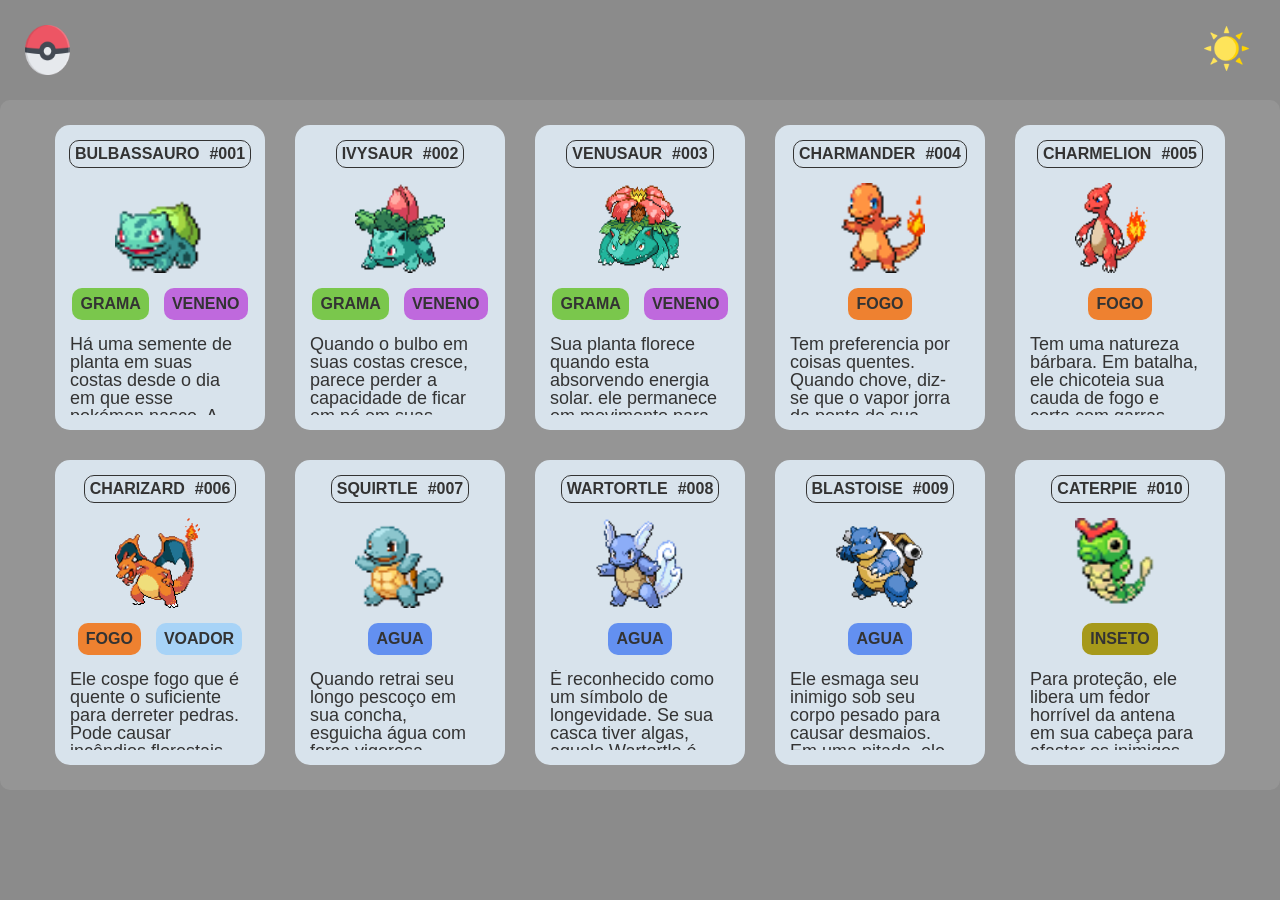
==== index.html @ 011d6768 "Add files via upload" ====
<!DOCTYPE html>
<html lang="en">

<head>
    <meta charset="UTF-8">
    <meta http-equiv="X-UA-Compatible" content="IE=edge">
    <meta name="viewport" content="width=device-width, initial-scale=1.0">
    <title>Listagem Pokémon</title>
    <link rel="icon" href="./src/imagens/pokeball.png">
    <link rel="stylesheet" href="./src/css/reset (1).css">
    <link rel="stylesheet" href="./src/css/estilo.css">
    <link rel="preconnect" href="https://fonts.googleapis.com">
    <link rel="preconnect" href="https://fonts.gstatic.com" crossorigin>
    <link href="https://fonts.googleapis.com/css2?family=Oswald&display=swap" rel="stylesheet">
    <link rel="stylesheet" href="src/css/scrollbar.css">
</head>

<body>
    <header>
        <img src="./src/imagens/pokeball.png" alt="" class="Logo">
        <button id="botao-mudar-tema"> <img src="./src/imagens/sun.png" alt="" class="botao"> </button>
    </header>
    <main>
        <ul class="listagem-pokemon">
            <li class="cartao-pokemon">
                <div class="informacoes">
                    <span>Bulbassauro</span>
                    <span>#001</span>
                </div>
                <img src="./src/imagens/bulbasaur.gif" alt="" class="gif">
                <ul class="tipos">
                    <li class="tipo grama">Grama</li>
                    <li class="tipo veneno">Veneno</li>
                </ul>
                <p class="descricao">Há uma semente de planta em suas costas desde o dia em que esse pokémon nasce. A
                    semente cresce lentamente</p>
            </li>

            <li class="cartao-pokemon">
                <div class="informacoes">
                    <span>Ivysaur</span>
                    <span>#002</span>
                </div>
                <img src="./src/imagens/ivysaur.gif" alt="" class="gif">
                <ul class="tipos">
                    <li class="tipo grama">Grama</li>
                    <li class="tipo veneno">Veneno</li>
                </ul>
                <p class="descricao">Quando o bulbo em suas costas cresce, parece perder a capacidade de ficar em pé em
                    suas
                    patas traseiras.</p>
            </li>
            <li class="cartao-pokemon">
                <div class="informacoes">
                    <span>Venusaur</span>
                    <span>#003</span>
                </div>
                <img src="./src/imagens/venusaur.gif" alt="" class="gif">
                <ul class="tipos">
                    <li class="tipo grama">Grama</li>
                    <li class="tipo veneno">Veneno</li>
                </ul>
                <p class="descricao">Sua planta florece quando esta absorvendo energia solar. ele permanece em movimento
                    para buscar luz solar.</p>
            </li>
            <li class="cartao-pokemon">
                <div class="informacoes">
                    <span>Charmander</span>
                    <span>#004</span>
                </div>
                <img src="./src/imagens/charmander.gif" alt="" class="gif">
                <ul class="tipos">
                    <li class="tipo fogo">Fogo</li>
                </ul>
                <p class="descricao">Tem preferencia por coisas quentes. Quando chove, diz-se que o vapor jorra da ponta
                    de
                    sua calda.</p>
            </li>
            <li class="cartao-pokemon">
                <div class="informacoes">
                    <span>Charmelion</span>
                    <span>#005</span>
                </div>
                <img src="./src/imagens/charmeleon.gif" alt="" class="gif">
                <ul class="tipos">
                    <li class="tipo fogo">Fogo</li>
                </ul>
                <p class="descricao">Tem uma natureza bárbara. Em batalha, ele chicoteia sua cauda de fogo e corta com
                    garras afiadas.</p>
            </li>
            <li class="cartao-pokemon">
                <div class="informacoes">
                    <span>Charizard</span>
                    <span>#006</span>
                </div>
                <img src="./src/imagens/charizard.gif" alt="" class="gif">
                <ul class="tipos">
                    <li class="tipo fogo">Fogo</li>
                    <li class="tipo Voador">Voador</li>
                </ul>
                <p class="descricao">Ele cospe fogo que é quente o suficiente para derreter pedras. Pode causar
                    incêndios florestais soprando chamas.</p>
            </li>
            <li class="cartao-pokemon">
                <div class="informacoes">
                    <span>Squirtle</span>
                    <span>#007</span>
                </div>
                <img src="./src/imagens/squirtle.gif" alt=""  class="gif">
                <ul class="tipos">
                    <li class="tipo agua">Agua</li>
                </ul>
                <p class="descricao">Quando retrai seu longo pescoço em sua concha, esguicha água com força vigorosa.
                </p>
            </li>
            <li class="cartao-pokemon">
                <div class="informacoes">
                    <span>Wartortle</span>
                    <span>#008</span>
                </div>
                <img src="./src/imagens/wartortle.gif" alt="" class="gif">
                <ul class="tipos">
                    <li class="tipo agua">Agua</li>
                </ul>
                <p class="descricao">É reconhecido como um símbolo de longevidade. Se sua casca tiver algas, aquele
                    Wartortle é muito velho.</p>
            </li>
            <li class="cartao-pokemon">
                <div class="informacoes">
                    <span>Blastoise</span>
                    <span>#009</span>
                </div>
                <img src="./src/imagens/blastoise.gif" alt="" class="gif">
                <ul class="tipos">
                    <li class="tipo agua">Agua</li>
                </ul>
                <p class="descricao">Ele esmaga seu inimigo sob seu corpo pesado para causar desmaios. Em uma pitada,
                    ele se retirará para dentro de sua casca.</p>
            </li>
            <li class="cartao-pokemon">
            <div class="informacoes">
                <span>Caterpie</span>
                <span>#010</span>
            </div>
            <img src="./src/imagens/caterpie.gif" alt="" class="gif">
            <ul class="tipos">
                <li class="tipo inseto">Inseto</li>
            </ul>
            <p class="descricao">Para proteção, ele libera um fedor horrível da antena em sua cabeça para afastar os
                inimigos.</p>
            </li>
        </ul>
    </main>
    <script src="./src/js/index.js"></script>
</body>

</html>
---- src/css/reset (1).css ----
/* http://meyerweb.com/eric/tools/css/reset/ 
   v2.0 | 20110126
   License: none (public domain)
*/

html, body, div, span, applet, object, iframe,
h1, h2, h3, h4, h5, h6, p, blockquote, pre,
a, abbr, acronym, address, big, cite, code,
del, dfn, em, img, ins, kbd, q, s, samp,
small, strike, strong, sub, sup, tt, var,
b, u, i, center,
dl, dt, dd, ol, ul, li,
fieldset, form, label, legend,
table, caption, tbody, tfoot, thead, tr, th, td,
article, aside, canvas, details, embed, 
figure, figcaption, footer, header, hgroup, 
menu, nav, output, ruby, section, summary,
time, mark, audio, video {
	margin: 0;
	padding: 0;
	border: 0;
	font-size: 100%;
	font: inherit;
	vertical-align: baseline;
}
/* HTML5 display-role reset for older browsers */
article, aside, details, figcaption, figure, 
footer, header, hgroup, menu, nav, section {
	display: block;
}
body {
	line-height: 1;
}
ol, ul {
	list-style: none;
}
blockquote, q {
	quotes: none;
}
blockquote:before, blockquote:after,
q:before, q:after {
	content: '';
	content: none;
}
table {
	border-collapse: collapse;
	border-spacing: 0;
}
---- src/css/estilo.css ----
body {
    font-family: 'Poppins', sans-serif;
    max-width: 1280px;
    margin: 0 auto 0  auto;
    background-color: #8b8b8b;
    color: #333333;
}

body.modo-escuro  {
    background-color: #161616;
    color: #f5f5f5;
}

header {
    background-color: #adadad00;
    display: flex;
    justify-content: space-between;
    padding: 25px;
}

header .Logo, .botao{
    width: 45px;
    transition: 01s ease-in-out;
}

header #botao-mudar-tema {
    background: none;
    border: none;
    cursor: pointer;
}

header .Logo:hover,  .botao:hover {
    transform: scale(1.10);
    cursor: pointer;
}

main {
    background-color:#adadad4b;
    padding: 25px;
    border-radius: 10px;
}

.listagem-pokemon {
    display: flex;
    flex-wrap: wrap;
    gap: 30px;
    justify-content: center;
}

.cartao-pokemon {
    background-color: #d8e3ec;
    width: 180px;
    padding: 15px;
    display: flex;
    flex-direction: column;
    align-items: center;
    gap: 15px;
    border-radius: 15px;
    transition: 0.2s ease-in-out;
}

.cartao-pokemon:hover  {
    transform: scale(1.08);
    background-color: #69d9d6;
}

.modo-escuro .cartao-pokemon {
    background-color: #a8a8a8;
}

.modo-escuro .cartao-pokemon:hover {
    background-color: #6390f0;
}

main .cartao-pokemon .informacoes {
    display: flex;
    justify-content: space-between;
    border: 1px solid #333333;
    border-radius: 10px;
}

main .cartao-pokemon .informacoes span {
    padding: 5px;
    text-transform: uppercase;
    font-weight: bold;
}

main .cartao-pokemon .gif  {
    width: 90px;
    height: 90px;
}

main .cartao-pokemon .tipos {
    display: flex;
    gap: 15px;
}

main .cartao-pokemon .tipo {
    padding: 8px;
    border-radius: 10px;
    text-transform: uppercase;
    font-weight: bold;
}

.grama {
    background-color: #7ac74c;
}

.veneno {
    background-color: #bf67ddfb;
}

.fogo {
    background-color: #ee8130;
}

.agua {
    background-color: #6390f0;
}

.inseto {
    background-color: #a6991a;
}

.Voador {
    background-color: #a7d3f7;
}

main .descricao {
    max-height: 80px;
    overflow-y: scroll;
    font-size: 18px;
    padding-right: 10px;
}
---- src/css/scrollbar.css ----
/* ===== Scrollbar CSS ===== */

*::-webkit-scrollbar {
    width: 12px;
    cursor: pointer;
  }

  *::-webkit-scrollbar-track {
    background: #f1e9e9;
  }

  *::-webkit-scrollbar-thumb {
    background-color: #582965;
    border-radius: 10px;
    border: 3px solid #ffffff;
  }
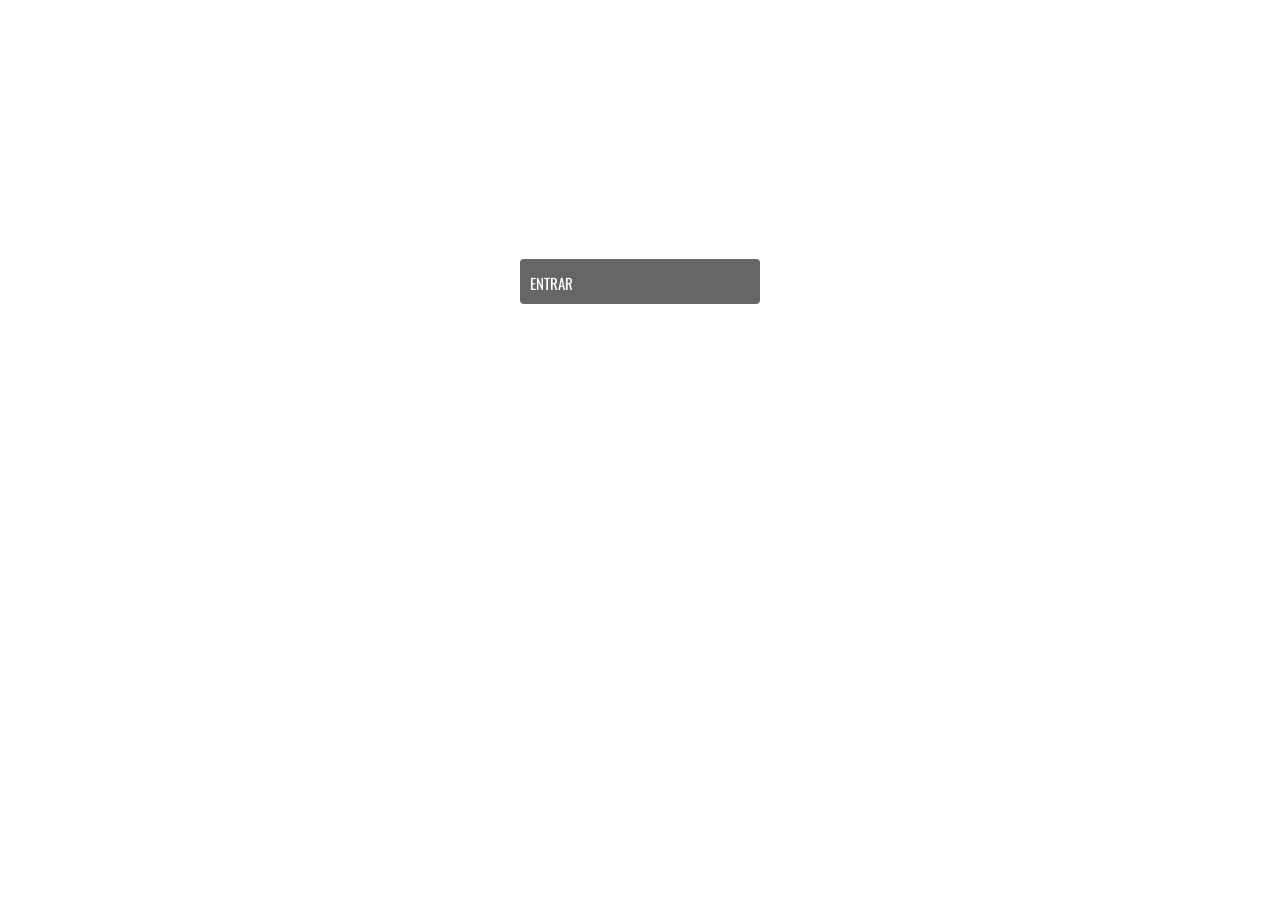
==== commit 67653974: "Add files via upload" ====
--- a/index.html
+++ b/index.html
@@ -1,157 +1,20 @@
 <!DOCTYPE html>
 <html lang="en">
-
 <head>
     <meta charset="UTF-8">
     <meta http-equiv="X-UA-Compatible" content="IE=edge">
     <meta name="viewport" content="width=device-width, initial-scale=1.0">
-    <title>Listagem Pokémon</title>
-    <link rel="icon" href="./src/imagens/pokeball.png">
-    <link rel="stylesheet" href="./src/css/reset (1).css">
-    <link rel="stylesheet" href="./src/css/estilo.css">
+    <title>Super Mario</title>
+    <link rel="stylesheet" href="style.css">
+    <link rel="icon" href="./src/mario_icon.png">
     <link rel="preconnect" href="https://fonts.googleapis.com">
-    <link rel="preconnect" href="https://fonts.gstatic.com" crossorigin>
-    <link href="https://fonts.googleapis.com/css2?family=Oswald&display=swap" rel="stylesheet">
-    <link rel="stylesheet" href="src/css/scrollbar.css">
+<link rel="preconnect" href="https://fonts.gstatic.com" crossorigin>
+<link href="https://fonts.googleapis.com/css2?family=Oswald&display=swap" rel="stylesheet">
 </head>
-
 <body>
-    <header>
-        <img src="./src/imagens/pokeball.png" alt="" class="Logo">
-        <button id="botao-mudar-tema"> <img src="./src/imagens/sun.png" alt="" class="botao"> </button>
-    </header>
-    <main>
-        <ul class="listagem-pokemon">
-            <li class="cartao-pokemon">
-                <div class="informacoes">
-                    <span>Bulbassauro</span>
-                    <span>#001</span>
-                </div>
-                <img src="./src/imagens/bulbasaur.gif" alt="" class="gif">
-                <ul class="tipos">
-                    <li class="tipo grama">Grama</li>
-                    <li class="tipo veneno">Veneno</li>
-                </ul>
-                <p class="descricao">Há uma semente de planta em suas costas desde o dia em que esse pokémon nasce. A
-                    semente cresce lentamente</p>
-            </li>
-
-            <li class="cartao-pokemon">
-                <div class="informacoes">
-                    <span>Ivysaur</span>
-                    <span>#002</span>
-                </div>
-                <img src="./src/imagens/ivysaur.gif" alt="" class="gif">
-                <ul class="tipos">
-                    <li class="tipo grama">Grama</li>
-                    <li class="tipo veneno">Veneno</li>
-                </ul>
-                <p class="descricao">Quando o bulbo em suas costas cresce, parece perder a capacidade de ficar em pé em
-                    suas
-                    patas traseiras.</p>
-            </li>
-            <li class="cartao-pokemon">
-                <div class="informacoes">
-                    <span>Venusaur</span>
-                    <span>#003</span>
-                </div>
-                <img src="./src/imagens/venusaur.gif" alt="" class="gif">
-                <ul class="tipos">
-                    <li class="tipo grama">Grama</li>
-                    <li class="tipo veneno">Veneno</li>
-                </ul>
-                <p class="descricao">Sua planta florece quando esta absorvendo energia solar. ele permanece em movimento
-                    para buscar luz solar.</p>
-            </li>
-            <li class="cartao-pokemon">
-                <div class="informacoes">
-                    <span>Charmander</span>
-                    <span>#004</span>
-                </div>
-                <img src="./src/imagens/charmander.gif" alt="" class="gif">
-                <ul class="tipos">
-                    <li class="tipo fogo">Fogo</li>
-                </ul>
-                <p class="descricao">Tem preferencia por coisas quentes. Quando chove, diz-se que o vapor jorra da ponta
-                    de
-                    sua calda.</p>
-            </li>
-            <li class="cartao-pokemon">
-                <div class="informacoes">
-                    <span>Charmelion</span>
-                    <span>#005</span>
-                </div>
-                <img src="./src/imagens/charmeleon.gif" alt="" class="gif">
-                <ul class="tipos">
-                    <li class="tipo fogo">Fogo</li>
-                </ul>
-                <p class="descricao">Tem uma natureza bárbara. Em batalha, ele chicoteia sua cauda de fogo e corta com
-                    garras afiadas.</p>
-            </li>
-            <li class="cartao-pokemon">
-                <div class="informacoes">
-                    <span>Charizard</span>
-                    <span>#006</span>
-                </div>
-                <img src="./src/imagens/charizard.gif" alt="" class="gif">
-                <ul class="tipos">
-                    <li class="tipo fogo">Fogo</li>
-                    <li class="tipo Voador">Voador</li>
-                </ul>
-                <p class="descricao">Ele cospe fogo que é quente o suficiente para derreter pedras. Pode causar
-                    incêndios florestais soprando chamas.</p>
-            </li>
-            <li class="cartao-pokemon">
-                <div class="informacoes">
-                    <span>Squirtle</span>
-                    <span>#007</span>
-                </div>
-                <img src="./src/imagens/squirtle.gif" alt=""  class="gif">
-                <ul class="tipos">
-                    <li class="tipo agua">Agua</li>
-                </ul>
-                <p class="descricao">Quando retrai seu longo pescoço em sua concha, esguicha água com força vigorosa.
-                </p>
-            </li>
-            <li class="cartao-pokemon">
-                <div class="informacoes">
-                    <span>Wartortle</span>
-                    <span>#008</span>
-                </div>
-                <img src="./src/imagens/wartortle.gif" alt="" class="gif">
-                <ul class="tipos">
-                    <li class="tipo agua">Agua</li>
-                </ul>
-                <p class="descricao">É reconhecido como um símbolo de longevidade. Se sua casca tiver algas, aquele
-                    Wartortle é muito velho.</p>
-            </li>
-            <li class="cartao-pokemon">
-                <div class="informacoes">
-                    <span>Blastoise</span>
-                    <span>#009</span>
-                </div>
-                <img src="./src/imagens/blastoise.gif" alt="" class="gif">
-                <ul class="tipos">
-                    <li class="tipo agua">Agua</li>
-                </ul>
-                <p class="descricao">Ele esmaga seu inimigo sob seu corpo pesado para causar desmaios. Em uma pitada,
-                    ele se retirará para dentro de sua casca.</p>
-            </li>
-            <li class="cartao-pokemon">
-            <div class="informacoes">
-                <span>Caterpie</span>
-                <span>#010</span>
-            </div>
-            <img src="./src/imagens/caterpie.gif" alt="" class="gif">
-            <ul class="tipos">
-                <li class="tipo inseto">Inseto</li>
-            </ul>
-            <p class="descricao">Para proteção, ele libera um fedor horrível da antena em sua cabeça para afastar os
-                inimigos.</p>
-            </li>
-        </ul>
-    </main>
-    <script src="./src/js/index.js"></script>
+    <div class="BOTAO">
+        <a href="Mario.html">
+        <img src="./src/mario_icon.png" alt="">ENTRAR</a>
+    </div>
 </body>
-
 </html>
--- a/style.css
+++ b/style.css
@@ -0,0 +1,56 @@
+body {
+    background: url(./src/abertura.jpg);
+    background-size: 100%;
+}
+
+.BOTAO {
+    background-color: rgba(0, 0, 0, 0.6);
+    text-align: center;
+    margin: 20% 40% 0px;
+    border-radius: 10px;
+    padding: 3px 0 0 0;
+    transition: 0.2s all;
+    display: flex;
+    border-color: white;
+    border-width: 6px;
+    border-style: solid;
+}
+
+.BOTAO img {
+    display: flex;
+    width: 48%;
+    justify-content: center;
+    align-items: center;
+    margin: 0 auto;
+}
+
+.BOTAO a {
+   
+    text-decoration: none;
+    color: white;
+    font-size: 15px;
+    font-family: 'Oswald', sans-serif;
+    padding: 10px;
+}
+
+.BOTAO:hover  {
+    transform: scale(1.03);
+}
+
+@media screen and (max-width: 480px) {
+    body, .BOTAO, img, a {
+        width: 100%;
+        margin: 0;
+        padding: 0;
+    } 
+
+    body {
+        background: url(./src/Design\ sem\ nome\ \(1\).png);
+        background-size: 102.5%;
+    }
+
+    .BOTAO {
+        width: 95%;
+        margin: 50% auto;
+    }
+}
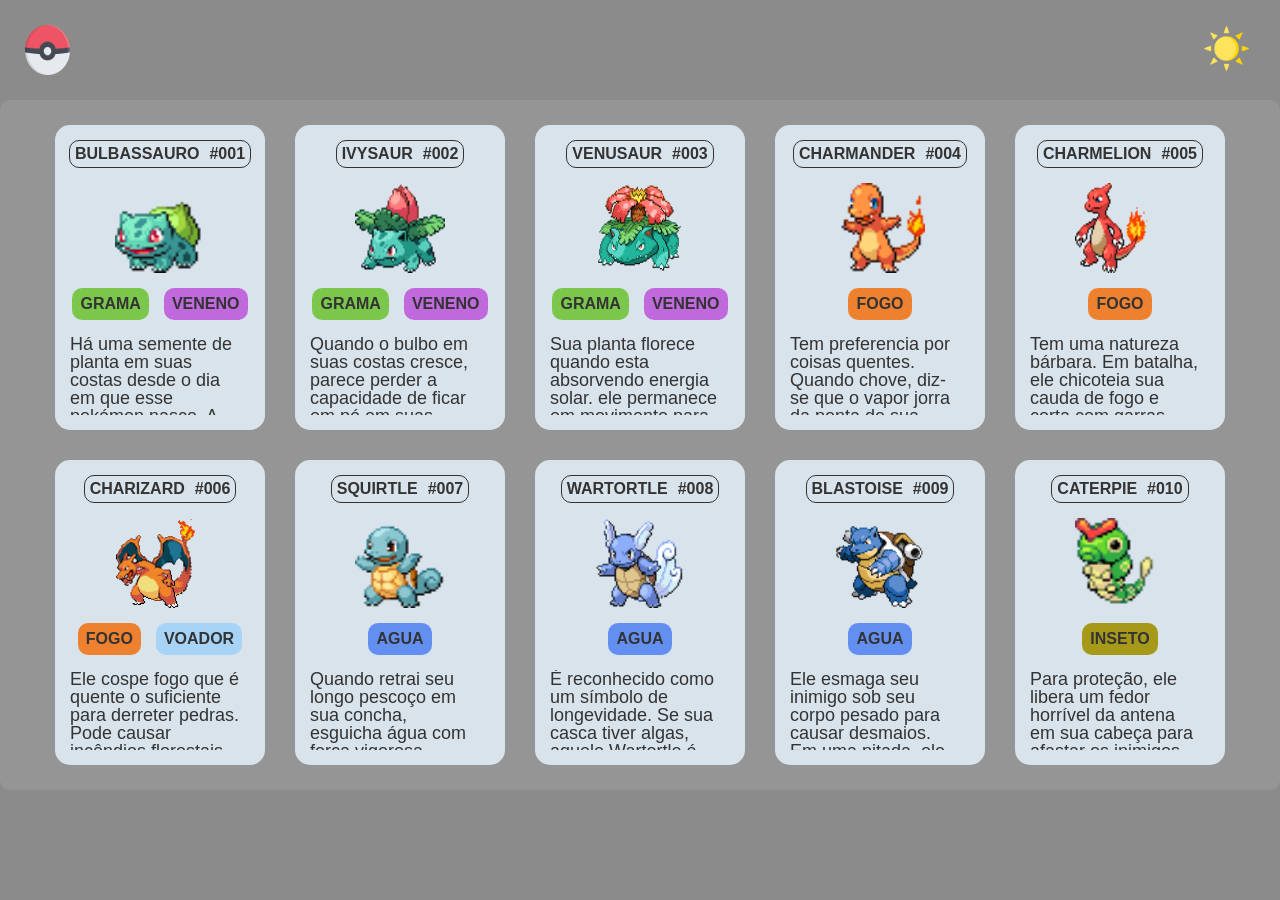
==== commit b91d5c71: "Add files via upload" ====
--- a/index.html
+++ b/index.html
@@ -1,20 +1,157 @@
 <!DOCTYPE html>
 <html lang="en">
+
 <head>
     <meta charset="UTF-8">
     <meta http-equiv="X-UA-Compatible" content="IE=edge">
     <meta name="viewport" content="width=device-width, initial-scale=1.0">
-    <title>Super Mario</title>
-    <link rel="stylesheet" href="style.css">
-    <link rel="icon" href="./src/mario_icon.png">
+    <title>Listagem Pokémon</title>
+    <link rel="icon" href="./src/imagens/pokeball.png">
+    <link rel="stylesheet" href="./src/css/reset (1).css">
+    <link rel="stylesheet" href="./src/css/estilo.css">
     <link rel="preconnect" href="https://fonts.googleapis.com">
-<link rel="preconnect" href="https://fonts.gstatic.com" crossorigin>
-<link href="https://fonts.googleapis.com/css2?family=Oswald&display=swap" rel="stylesheet">
+    <link rel="preconnect" href="https://fonts.gstatic.com" crossorigin>
+    <link href="https://fonts.googleapis.com/css2?family=Oswald&display=swap" rel="stylesheet">
+    <link rel="stylesheet" href="src/css/scrollbar.css">
 </head>
+
 <body>
-    <div class="BOTAO">
-        <a href="Mario.html">
-        <img src="./src/mario_icon.png" alt="">ENTRAR</a>
-    </div>
+    <header>
+        <img src="./src/imagens/pokeball.png" alt="" class="Logo">
+        <button id="botao-mudar-tema"> <img src="./src/imagens/sun.png" alt="" class="botao"> </button>
+    </header>
+    <main>
+        <ul class="listagem-pokemon">
+            <li class="cartao-pokemon">
+                <div class="informacoes">
+                    <span>Bulbassauro</span>
+                    <span>#001</span>
+                </div>
+                <img src="./src/imagens/bulbasaur.gif" alt="" class="gif">
+                <ul class="tipos">
+                    <li class="tipo grama">Grama</li>
+                    <li class="tipo veneno">Veneno</li>
+                </ul>
+                <p class="descricao">Há uma semente de planta em suas costas desde o dia em que esse pokémon nasce. A
+                    semente cresce lentamente</p>
+            </li>
+
+            <li class="cartao-pokemon">
+                <div class="informacoes">
+                    <span>Ivysaur</span>
+                    <span>#002</span>
+                </div>
+                <img src="./src/imagens/ivysaur.gif" alt="" class="gif">
+                <ul class="tipos">
+                    <li class="tipo grama">Grama</li>
+                    <li class="tipo veneno">Veneno</li>
+                </ul>
+                <p class="descricao">Quando o bulbo em suas costas cresce, parece perder a capacidade de ficar em pé em
+                    suas
+                    patas traseiras.</p>
+            </li>
+            <li class="cartao-pokemon">
+                <div class="informacoes">
+                    <span>Venusaur</span>
+                    <span>#003</span>
+                </div>
+                <img src="./src/imagens/venusaur.gif" alt="" class="gif">
+                <ul class="tipos">
+                    <li class="tipo grama">Grama</li>
+                    <li class="tipo veneno">Veneno</li>
+                </ul>
+                <p class="descricao">Sua planta florece quando esta absorvendo energia solar. ele permanece em movimento
+                    para buscar luz solar.</p>
+            </li>
+            <li class="cartao-pokemon">
+                <div class="informacoes">
+                    <span>Charmander</span>
+                    <span>#004</span>
+                </div>
+                <img src="./src/imagens/charmander.gif" alt="" class="gif">
+                <ul class="tipos">
+                    <li class="tipo fogo">Fogo</li>
+                </ul>
+                <p class="descricao">Tem preferencia por coisas quentes. Quando chove, diz-se que o vapor jorra da ponta
+                    de
+                    sua calda.</p>
+            </li>
+            <li class="cartao-pokemon">
+                <div class="informacoes">
+                    <span>Charmelion</span>
+                    <span>#005</span>
+                </div>
+                <img src="./src/imagens/charmeleon.gif" alt="" class="gif">
+                <ul class="tipos">
+                    <li class="tipo fogo">Fogo</li>
+                </ul>
+                <p class="descricao">Tem uma natureza bárbara. Em batalha, ele chicoteia sua cauda de fogo e corta com
+                    garras afiadas.</p>
+            </li>
+            <li class="cartao-pokemon">
+                <div class="informacoes">
+                    <span>Charizard</span>
+                    <span>#006</span>
+                </div>
+                <img src="./src/imagens/charizard.gif" alt="" class="gif">
+                <ul class="tipos">
+                    <li class="tipo fogo">Fogo</li>
+                    <li class="tipo Voador">Voador</li>
+                </ul>
+                <p class="descricao">Ele cospe fogo que é quente o suficiente para derreter pedras. Pode causar
+                    incêndios florestais soprando chamas.</p>
+            </li>
+            <li class="cartao-pokemon">
+                <div class="informacoes">
+                    <span>Squirtle</span>
+                    <span>#007</span>
+                </div>
+                <img src="./src/imagens/squirtle.gif" alt=""  class="gif">
+                <ul class="tipos">
+                    <li class="tipo agua">Agua</li>
+                </ul>
+                <p class="descricao">Quando retrai seu longo pescoço em sua concha, esguicha água com força vigorosa.
+                </p>
+            </li>
+            <li class="cartao-pokemon">
+                <div class="informacoes">
+                    <span>Wartortle</span>
+                    <span>#008</span>
+                </div>
+                <img src="./src/imagens/wartortle.gif" alt="" class="gif">
+                <ul class="tipos">
+                    <li class="tipo agua">Agua</li>
+                </ul>
+                <p class="descricao">É reconhecido como um símbolo de longevidade. Se sua casca tiver algas, aquele
+                    Wartortle é muito velho.</p>
+            </li>
+            <li class="cartao-pokemon">
+                <div class="informacoes">
+                    <span>Blastoise</span>
+                    <span>#009</span>
+                </div>
+                <img src="./src/imagens/blastoise.gif" alt="" class="gif">
+                <ul class="tipos">
+                    <li class="tipo agua">Agua</li>
+                </ul>
+                <p class="descricao">Ele esmaga seu inimigo sob seu corpo pesado para causar desmaios. Em uma pitada,
+                    ele se retirará para dentro de sua casca.</p>
+            </li>
+            <li class="cartao-pokemon">
+            <div class="informacoes">
+                <span>Caterpie</span>
+                <span>#010</span>
+            </div>
+            <img src="./src/imagens/caterpie.gif" alt="" class="gif">
+            <ul class="tipos">
+                <li class="tipo inseto">Inseto</li>
+            </ul>
+            <p class="descricao">Para proteção, ele libera um fedor horrível da antena em sua cabeça para afastar os
+                inimigos.</p>
+            </li>
+        </ul>
+    </main>
+    <script src="./src/js/index.js"></script>
 </body>
+
 </html>
--- a/src/css/reset (1).css
+++ b/src/css/reset (1).css
@@ -0,0 +1,48 @@
+/* http://meyerweb.com/eric/tools/css/reset/ 
+   v2.0 | 20110126
+   License: none (public domain)
+*/
+
+html, body, div, span, applet, object, iframe,
+h1, h2, h3, h4, h5, h6, p, blockquote, pre,
+a, abbr, acronym, address, big, cite, code,
+del, dfn, em, img, ins, kbd, q, s, samp,
+small, strike, strong, sub, sup, tt, var,
+b, u, i, center,
+dl, dt, dd, ol, ul, li,
+fieldset, form, label, legend,
+table, caption, tbody, tfoot, thead, tr, th, td,
+article, aside, canvas, details, embed, 
+figure, figcaption, footer, header, hgroup, 
+menu, nav, output, ruby, section, summary,
+time, mark, audio, video {
+	margin: 0;
+	padding: 0;
+	border: 0;
+	font-size: 100%;
+	font: inherit;
+	vertical-align: baseline;
+}
+/* HTML5 display-role reset for older browsers */
+article, aside, details, figcaption, figure, 
+footer, header, hgroup, menu, nav, section {
+	display: block;
+}
+body {
+	line-height: 1;
+}
+ol, ul {
+	list-style: none;
+}
+blockquote, q {
+	quotes: none;
+}
+blockquote:before, blockquote:after,
+q:before, q:after {
+	content: '';
+	content: none;
+}
+table {
+	border-collapse: collapse;
+	border-spacing: 0;
+}
--- a/src/css/estilo.css
+++ b/src/css/estilo.css
@@ -0,0 +1,135 @@
+body {
+    font-family: 'Poppins', sans-serif;
+    max-width: 1280px;
+    margin: 0 auto 0  auto;
+    background-color: #8b8b8b;
+    color: #333333;
+}
+
+body.modo-escuro  {
+    background-color: #161616;
+    color: #f5f5f5;
+}
+
+header {
+    background-color: #adadad00;
+    display: flex;
+    justify-content: space-between;
+    padding: 25px;
+}
+
+header .Logo, .botao{
+    width: 45px;
+    transition: 0.1s ease-in-out;
+}
+
+header #botao-mudar-tema {
+    background: none;
+    border: none;
+    cursor: pointer;
+}
+
+header .Logo:hover,  .botao:hover {
+    transform: scale(1.10);
+    cursor: pointer;
+}
+
+main {
+    background-color:#adadad4b;
+    padding: 25px;
+    border-radius: 10px;
+}
+
+.listagem-pokemon {
+    display: flex;
+    flex-wrap: wrap;
+    gap: 30px;
+    justify-content: center;
+}
+
+.cartao-pokemon {
+    background-color: #d8e3ec;
+    width: 180px;
+    padding: 15px;
+    display: flex;
+    flex-direction: column;
+    align-items: center;
+    gap: 15px;
+    border-radius: 15px;
+    transition: 0.2s ease-in-out;
+}
+
+.cartao-pokemon:hover  {
+    transform: scale(1.08);
+    background-color: #69d9d6;
+}
+
+.modo-escuro .cartao-pokemon {
+    background-color: #a8a8a8;
+}
+
+.modo-escuro .cartao-pokemon:hover {
+    background-color: #6390f0;
+}
+
+main .cartao-pokemon .informacoes {
+    display: flex;
+    justify-content: space-between;
+    border: 1px solid #333333;
+    border-radius: 10px;
+}
+
+main .cartao-pokemon .informacoes span {
+    padding: 5px;
+    text-transform: uppercase;
+    font-weight: bold;
+}
+
+main .cartao-pokemon .gif  {
+    width: 90px;
+    height: 90px;
+}
+
+main .cartao-pokemon .tipos {
+    display: flex;
+    gap: 15px;
+}
+
+main .cartao-pokemon .tipo {
+    padding: 8px;
+    border-radius: 10px;
+    text-transform: uppercase;
+    font-weight: bold;
+}
+
+.grama {
+    background-color: #7ac74c;
+}
+
+.veneno {
+    background-color: #bf67ddfb;
+}
+
+.fogo {
+    background-color: #ee8130;
+}
+
+.agua {
+    background-color: #6390f0;
+}
+
+.inseto {
+    background-color: #a6991a;
+}
+
+.Voador {
+    background-color: #a7d3f7;
+}
+
+main .descricao {
+    max-height: 80px;
+    overflow-y: scroll;
+    font-size: 18px;
+    padding-right: 10px;
+}
+
--- a/src/css/scrollbar.css
+++ b/src/css/scrollbar.css
@@ -0,0 +1,16 @@
+/* ===== Scrollbar CSS ===== */
+
+*::-webkit-scrollbar {
+    width: 12px;
+    cursor: pointer;
+  }
+
+  *::-webkit-scrollbar-track {
+    background: #f1e9e9;
+  }
+
+  *::-webkit-scrollbar-thumb {
+    background-color: #030303;
+    border-radius: 10px;
+    border: 3px solid #ffffff;
+  }
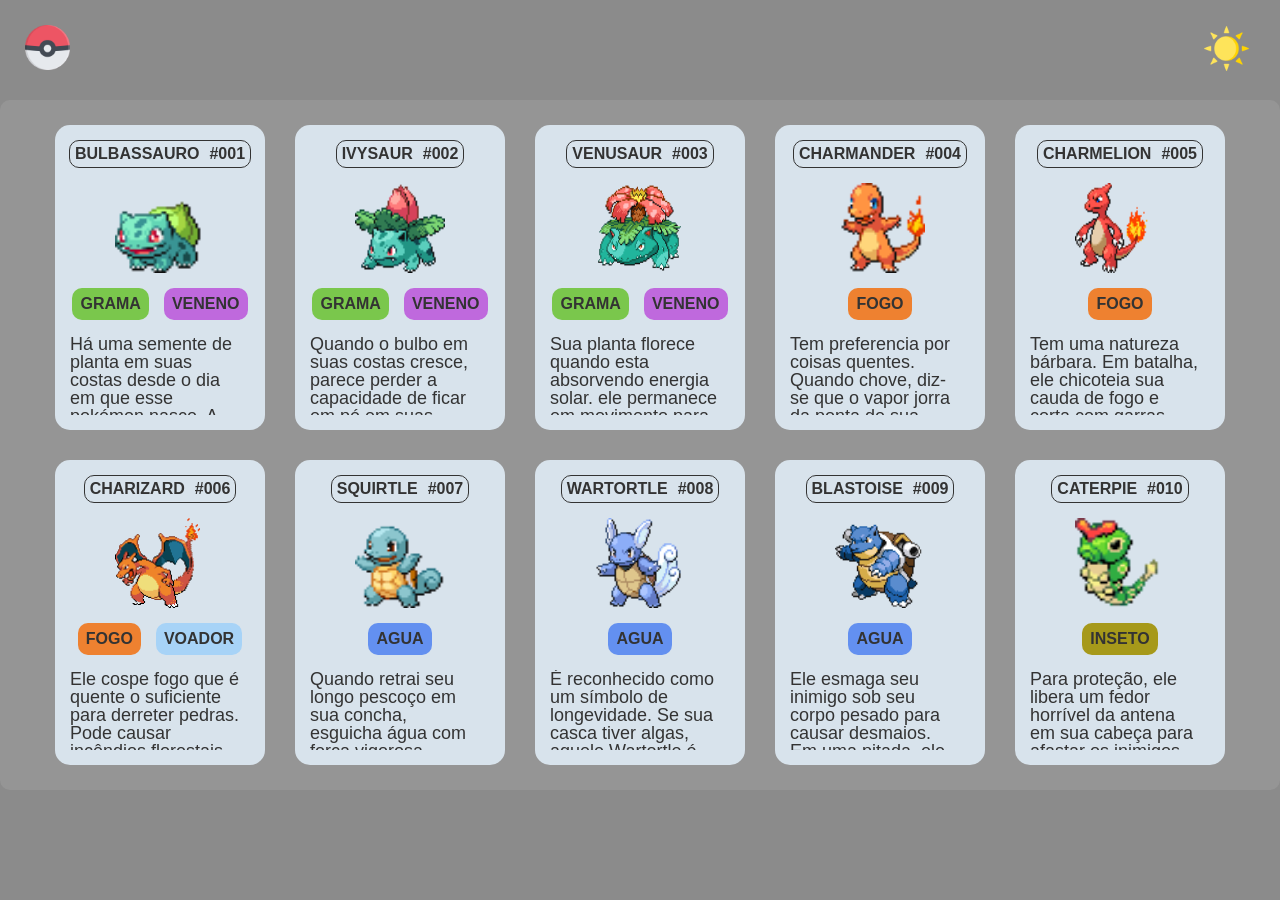
==== commit 53f9fa48: "Update index.html" ====
--- a/index.html
+++ b/index.html
@@ -17,7 +17,7 @@
 
 <body>
     <header>
-        <img src="./src/imagens/pokeball.png" alt="" class="Logo">
+        <a src="https://login-78e86.web.app"><img src="./src/imagens/pokeball.png" alt="" class="Logo"> </a>
         <button id="botao-mudar-tema"> <img src="./src/imagens/sun.png" alt="" class="botao"> </button>
     </header>
     <main>
@@ -154,4 +154,4 @@
     <script src="./src/js/index.js"></script>
 </body>
 
-</html>+</html>
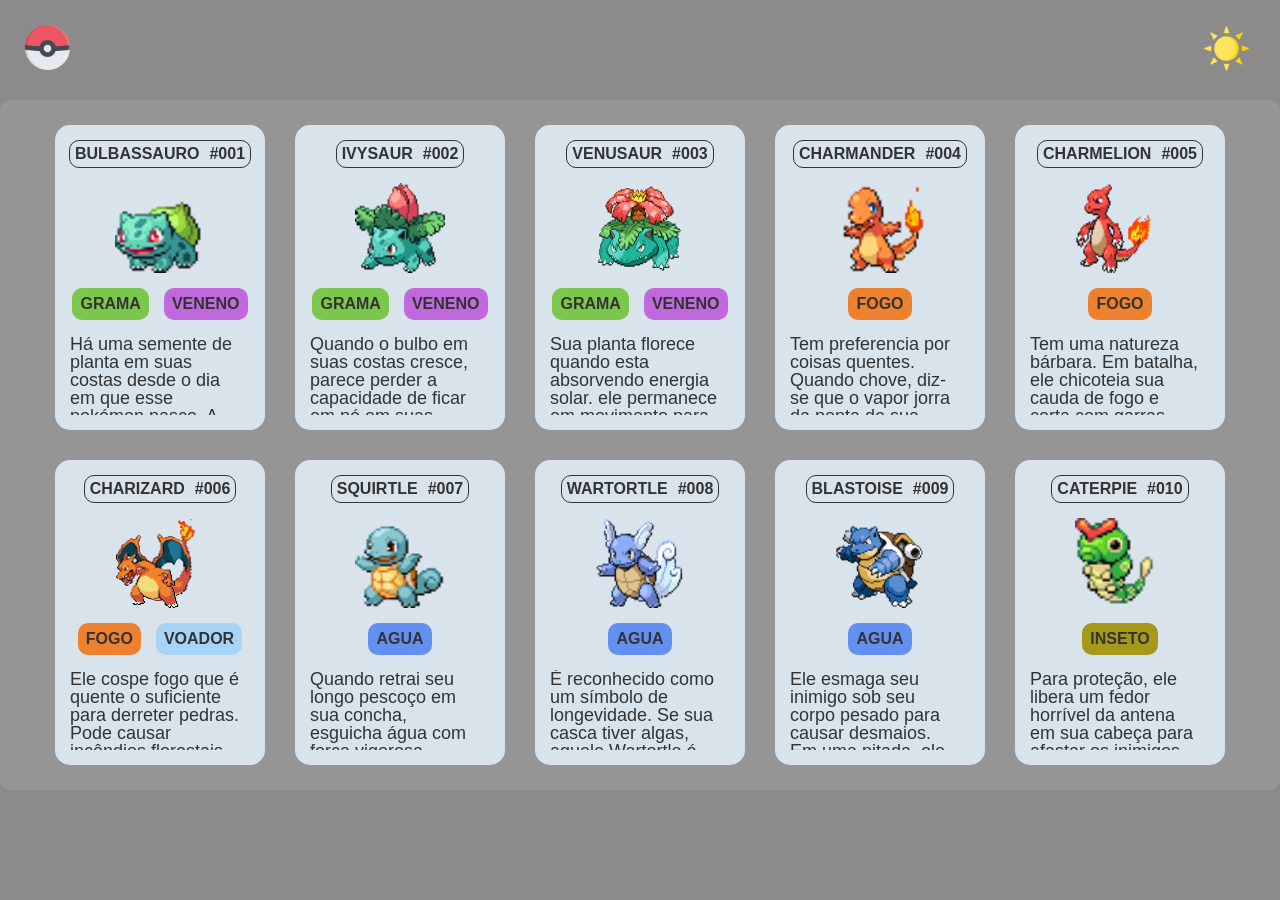
==== commit f94aed11: "Update index.html" ====
--- a/index.html
+++ b/index.html
@@ -1,5 +1,5 @@
 <!DOCTYPE html>
-<html lang="en">
+<html lang="pt-br">
 
 <head>
     <meta charset="UTF-8">
@@ -17,7 +17,7 @@
 
 <body>
     <header>
-        <a src="https://login-78e86.web.app"><img src="./src/imagens/pokeball.png" alt="" class="Logo"> </a>
+        <a href="https://login-78e86.web.app"><img src="./src/imagens/pokeball.png" alt="" class="Logo"> </a>
         <button id="botao-mudar-tema"> <img src="./src/imagens/sun.png" alt="" class="botao"> </button>
     </header>
     <main>
